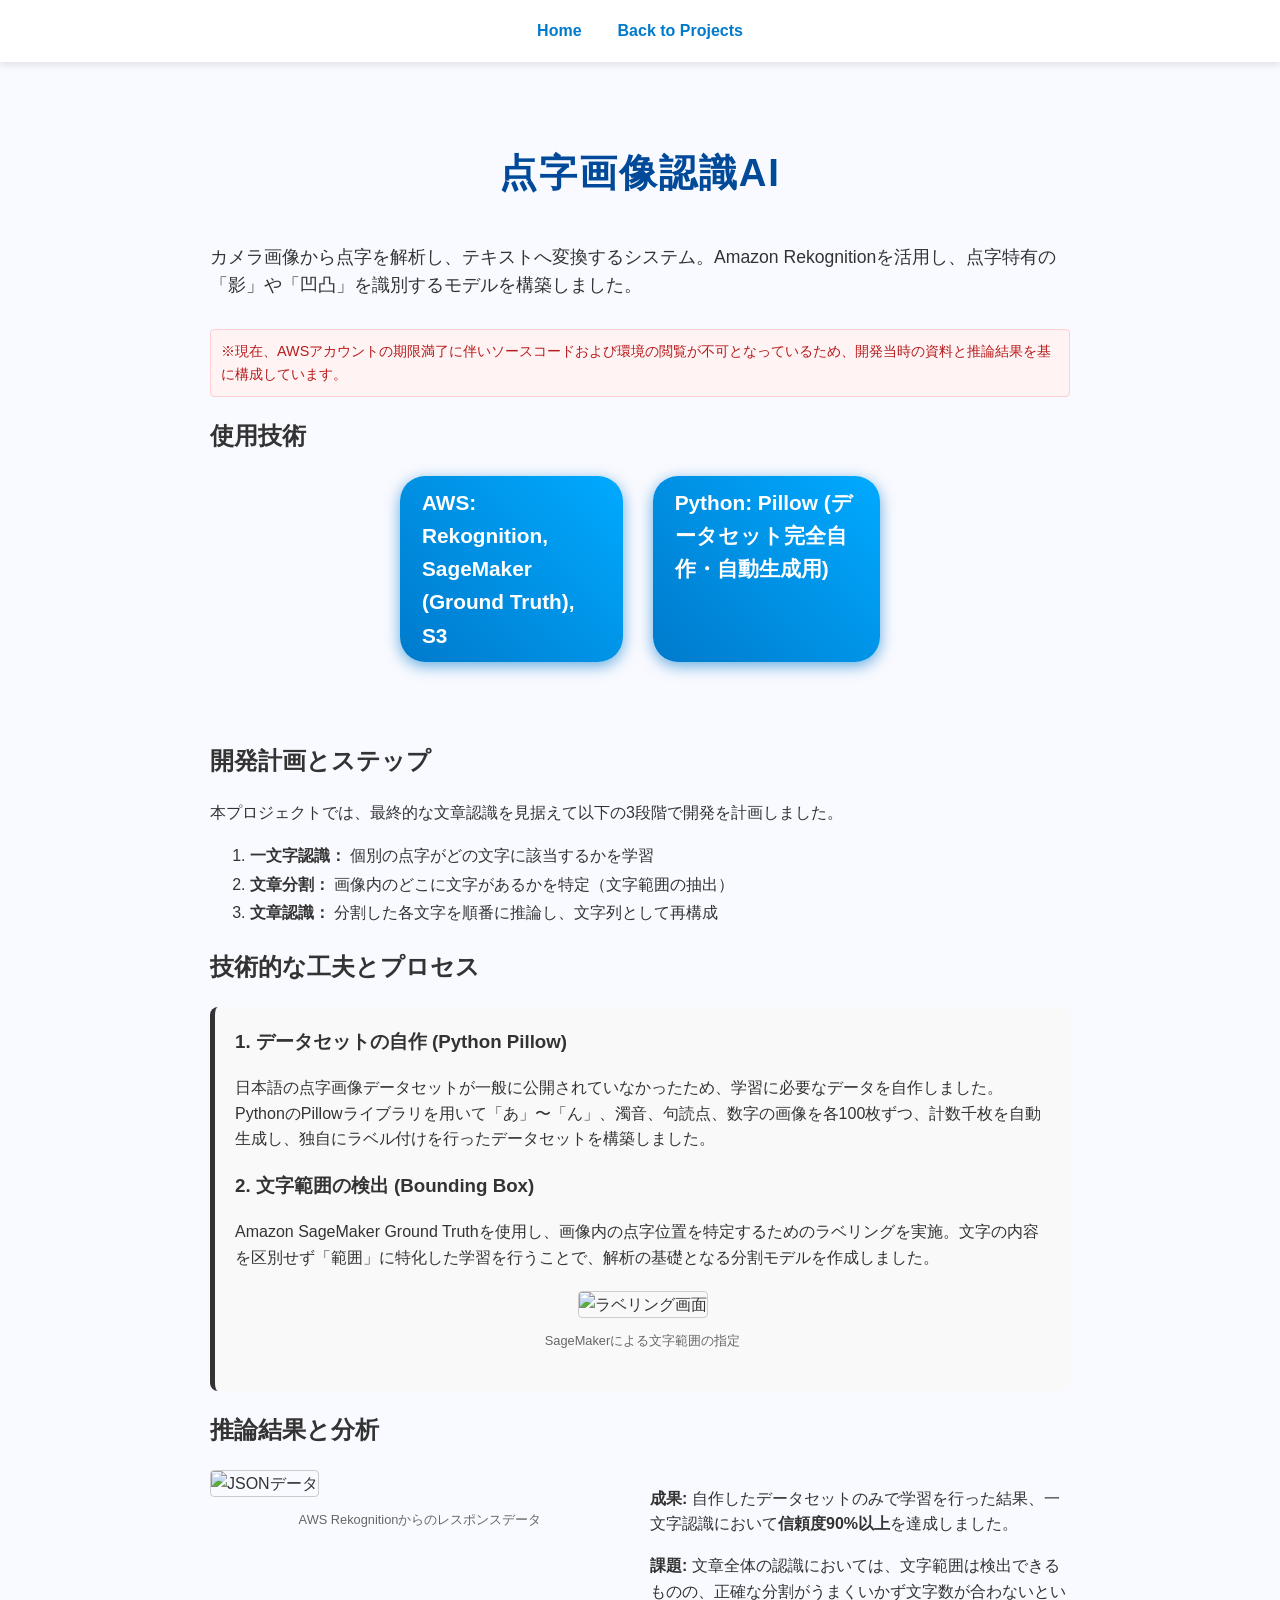
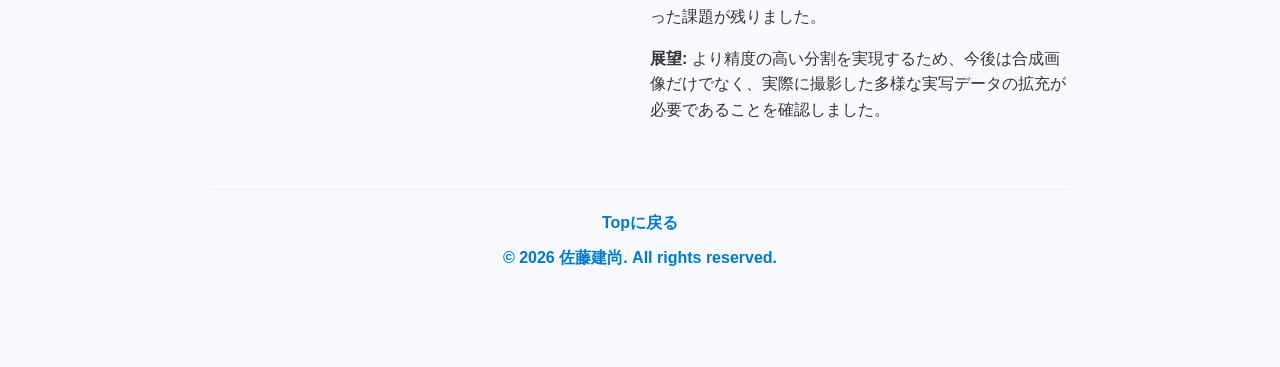
==== project/braille.html @ fc53d266 "Update braille.html" ====
<!DOCTYPE html>
<html lang="ja">
<head>
  <meta charset="UTF-8">
  <meta name="viewport" content="width=device-width, initial-scale=1.0">
  <title>点字画像認識AI (AWS) - 佐藤建尚 ポートフォリオ</title>
  <link rel="stylesheet" href="../styles.css">
</head>
<body>
  <header>
    <nav>
      <ul class="nav-list">
        <li><a href="../index.html">Home</a></li>
        <li><a href="../index.html#projects">Back to Projects</a></li>
      </ul>
    </nav>
  </header>

  <main style="padding: 20px; max-width: 900px; margin: auto;">
    <section class="fade-in">
      <h1 class="section-title">点字画像認識AI</h1>
      
      <div class="detail-content">
        <p style="font-size: 1.1em; line-height: 1.6; margin-bottom: 30px;">
          カメラ画像から点字を解析し、テキストへ変換するシステム。Amazon Rekognitionを活用し、点字特有の「影」や「凹凸」を識別するモデルを構築しました。
        </p>

        <p style="background: #fff3f3; border: 1px solid #ffcdd2; padding: 10px; border-radius: 4px; font-size: 0.9em; color: #b71c1c;">
          ※現在、AWSアカウントの期限満了に伴いソースコードおよび環境の閲覧が不可となっているため、開発当時の資料と推論結果を基に構成しています。
        </p>

        <h2>使用技術</h2>
        <ul class="skills-simple">
          <li><strong>AWS:</strong> Rekognition, SageMaker (Ground Truth), S3</li>
          <li><strong>Python:</strong> Pillow (データセット完全自作・自動生成用)</li>
        </ul>

        <h2>開発計画とステップ</h2>
        <p>本プロジェクトでは、最終的な文章認識を見据えて以下の3段階で開発を計画しました。</p>
        <ol style="line-height: 1.8; margin-bottom: 20px;">
          <li><strong>一文字認識：</strong> 個別の点字がどの文字に該当するかを学習</li>
          <li><strong>文章分割：</strong> 画像内のどこに文字があるかを特定（文字範囲の抽出）</li>
          <li><strong>文章認識：</strong> 分割した各文字を順番に推論し、文字列として再構成</li>
        </ol>

        <h2>技術的な工夫とプロセス</h2>
        <div class="point-box" style="background: #f9f9f9; padding: 20px; border-radius: 8px; margin: 20px 0; border-left: 5px solid #333;">
          <h3 style="margin-top: 0;">1. データセットの自作 (Python Pillow)</h3>
          <p>日本語の点字画像データセットが一般に公開されていなかったため、学習に必要なデータを自作しました。PythonのPillowライブラリを用いて「あ」〜「ん」、濁音、句読点、数字の画像を各100枚ずつ、計数千枚を自動生成し、独自にラベル付けを行ったデータセットを構築しました。</p>
          
          <h3>2. 文字範囲の検出 (Bounding Box)</h3>
          <p>Amazon SageMaker Ground Truthを使用し、画像内の点字位置を特定するためのラベリングを実施。文字の内容を区別せず「範囲」に特化した学習を行うことで、解析の基礎となる分割モデルを作成しました。</p>
          
          <div style="text-align: center; margin: 20px 0;">
            <img src="img/braiile-label.png" alt="ラベリング画面" style="max-width: 100%; border: 1px solid #ccc; border-radius: 4px;">
            <p style="font-size: 0.8em; color: #666;">SageMakerによる文字範囲の指定</p>
          </div>
        </div>

        <h2>推論結果と分析</h2>
        <div style="display: flex; flex-wrap: wrap; gap: 20px; align-items: flex-start; margin-top: 20px;">
          <div style="flex: 1; min-width: 300px;">
            <img src="img/braille-json.png" alt="JSONデータ" style="width: 100%; border: 1px solid #ccc; border-radius: 4px;">
            <p style="font-size: 0.8em; color: #666; text-align: center;">AWS Rekognitionからのレスポンスデータ</p>
          </div>
          <div style="flex: 1; min-width: 300px;">
            <p><strong>成果:</strong> 自作したデータセットのみで学習を行った結果、一文字認識において<strong>信頼度90%以上</strong>を達成しました。</p>
            <p><strong>課題:</strong> 文章全体の認識においては、文字範囲は検出できるものの、正確な分割がうまくいかず文字数が合わないといった課題が残りました。</p>
            <p><strong>展望:</strong> より精度の高い分割を実現するため、今後は合成画像だけでなく、実際に撮影した多様な実写データの拡充が必要であることを確認しました。</p>
          </div>
        </div>
      </div>
    </section>

    <footer style="margin-top: 50px; text-align: center; padding: 20px 0; border-top: 1px solid #eee;">
      <a href="../index.html">Topに戻る</a>
      <p style="margin-top: 10px;">&copy; 2026 佐藤建尚. All rights reserved.</p>
    </footer>
  </main>
</body>
</html>
---- styles.css ----
/* Reset & base */
* {
  box-sizing: border-box;
}
body {
  margin: 0;
  font-family: 'Segoe UI', Tahoma, Geneva, Verdana, sans-serif;
  background: #f9faff;
  color: #333;
  line-height: 1.6;
  -webkit-font-smoothing: antialiased;
  -moz-osx-font-smoothing: grayscale;
}
a {
  text-decoration: none;
  color: #007acc;
  transition: color 0.3s ease;
}
a:hover {
  color: #004a99;
}

/* Header */
header {
  background: white;
  padding: 18px 30px;
  box-shadow: 0 3px 8px rgba(0,0,0,0.1);
  position: sticky;
  top: 0;
  z-index: 100;
}
nav {
  max-width: 960px;
  margin: 0 auto;
}
.nav-list {
  list-style: none;
  display: flex;
  justify-content: center;
  gap: 36px;
  padding: 0;
  margin: 0;
  font-weight: 600;
}
.nav-list li {
  cursor: pointer;
}

/* Section titles */
.section-title {
  text-align: center;
  font-size: 2.4rem;
  font-weight: 800;
  color: #004a99;
  margin: 60px 0 40px;
  letter-spacing: 0.05em;
}

/* Profile */
#profile {
  max-width: 680px;
  margin: 0 auto 80px;
  padding: 0 20px;
  text-align: center;
}
#profile p {
  font-size: 1.2rem;
  color: #444;
  margin-top: 20px;
  white-space: pre-line;
}

/* Skills - text only */
.skills-simple {
  list-style: none;
  padding: 0;
  max-width: 480px;
  margin: 0 auto 80px;
  display: flex;
  justify-content: center;
  gap: 30px;
  font-weight: 700;
  font-size: 1.3rem;
  color: #007acc;
}
.skills-simple li {
  background: linear-gradient(45deg, #007acc, #00aaff);
  color: white;
  padding: 10px 22px;
  border-radius: 25px;
  box-shadow: 0 4px 15px rgba(0, 122, 204, 0.6);
  cursor: default;
  transition: background 0.3s ease;
  user-select: none;
}
.skills-simple li:hover {
  background: linear-gradient(45deg, #005f99, #007acc);
}

/* Projects vertical list */
.gallery {
  display: block;
  max-width: 720px;
  margin: 0 auto 80px;
  padding: 0 15px;
  gap: 40px;
}
.work-item {
  display: flex;
  flex-direction: row;
  background: white;
  border-radius: 18px;
  box-shadow: 0 20px 45px rgba(0,0,0,0.12);
  overflow: hidden;
  transition: transform 0.5s ease, box-shadow 0.5s ease;
  cursor: pointer;
  margin-bottom: 40px;
}
.work-item:hover {
  transform: translateY(-10px);
  box-shadow: 0 30px 60px rgba(0,0,0,0.2);
}
.work-item img {
  width: 280px;
  height: 180px;
  object-fit: cover;
  transition: transform 0.6s ease;
  flex-shrink: 0;
}
.work-item:hover img {
  transform: scale(1.08);
}
.work-content {
  padding: 20px 25px;
  text-align: left;
  display: flex;
  flex-direction: column;
  justify-content: center;
  flex: 1;
}
.work-content h3 {
  font-size: 1.6rem;
  font-weight: 700;
  margin-bottom: 14px;
  color: #004a99;
}
.work-content p {
  font-size: 1.1rem;
  color: #555;
  line-height: 1.5;
}

/* Certifications */
.cert-list {
  list-style: none;
  padding: 0;
  max-width: 500px;
  margin: 0 auto 80px;
  font-size: 1.1rem;
  color: #333;
  line-height: 1.6;
}
.cert-list li {
  background: #f0f8ff;
  margin-bottom: 12px;
  padding: 12px 20px;
  border-left: 5px solid #007acc;
  border-radius: 6px;
  box-shadow: 0 3px 8px rgba(0,122,204,0.1);
}

/* Footer */
footer {
  text-align: center;
  color: #007acc;
  font-weight: 600;
  font-size: 1rem;
  margin: 60px 0 40px;
  user-select: none;
}

/* Fade-in animation */
.fade-in {
  opacity: 0;
  transform: translateY(40px);
  animation: fadeInUp 1s forwards;
}
.fade-in.delay-1 {
  animation-delay: 0.4s;
}
.fade-in.delay-2 {
  animation-delay: 0.8s;
}
.fade-in.delay-3 {
  animation-delay: 1.2s;
}
@keyframes fadeInUp {
  to {
    opacity: 1;
    transform: translateY(0);
  }
}

/* Responsive */
@media (max-width: 720px) {
  .skills-simple {
    flex-wrap: wrap;
    gap: 16px;
  }
  .work-item {
    flex-direction: column;
  }
  .work-item img {
    width: 100%;
    height: 180px;
  }
  .work-content {
    padding: 15px 20px;
  }
}

@media (max-width: 480px) {
  .nav-list {
    flex-wrap: wrap;
    justify-content: center;
  }
}
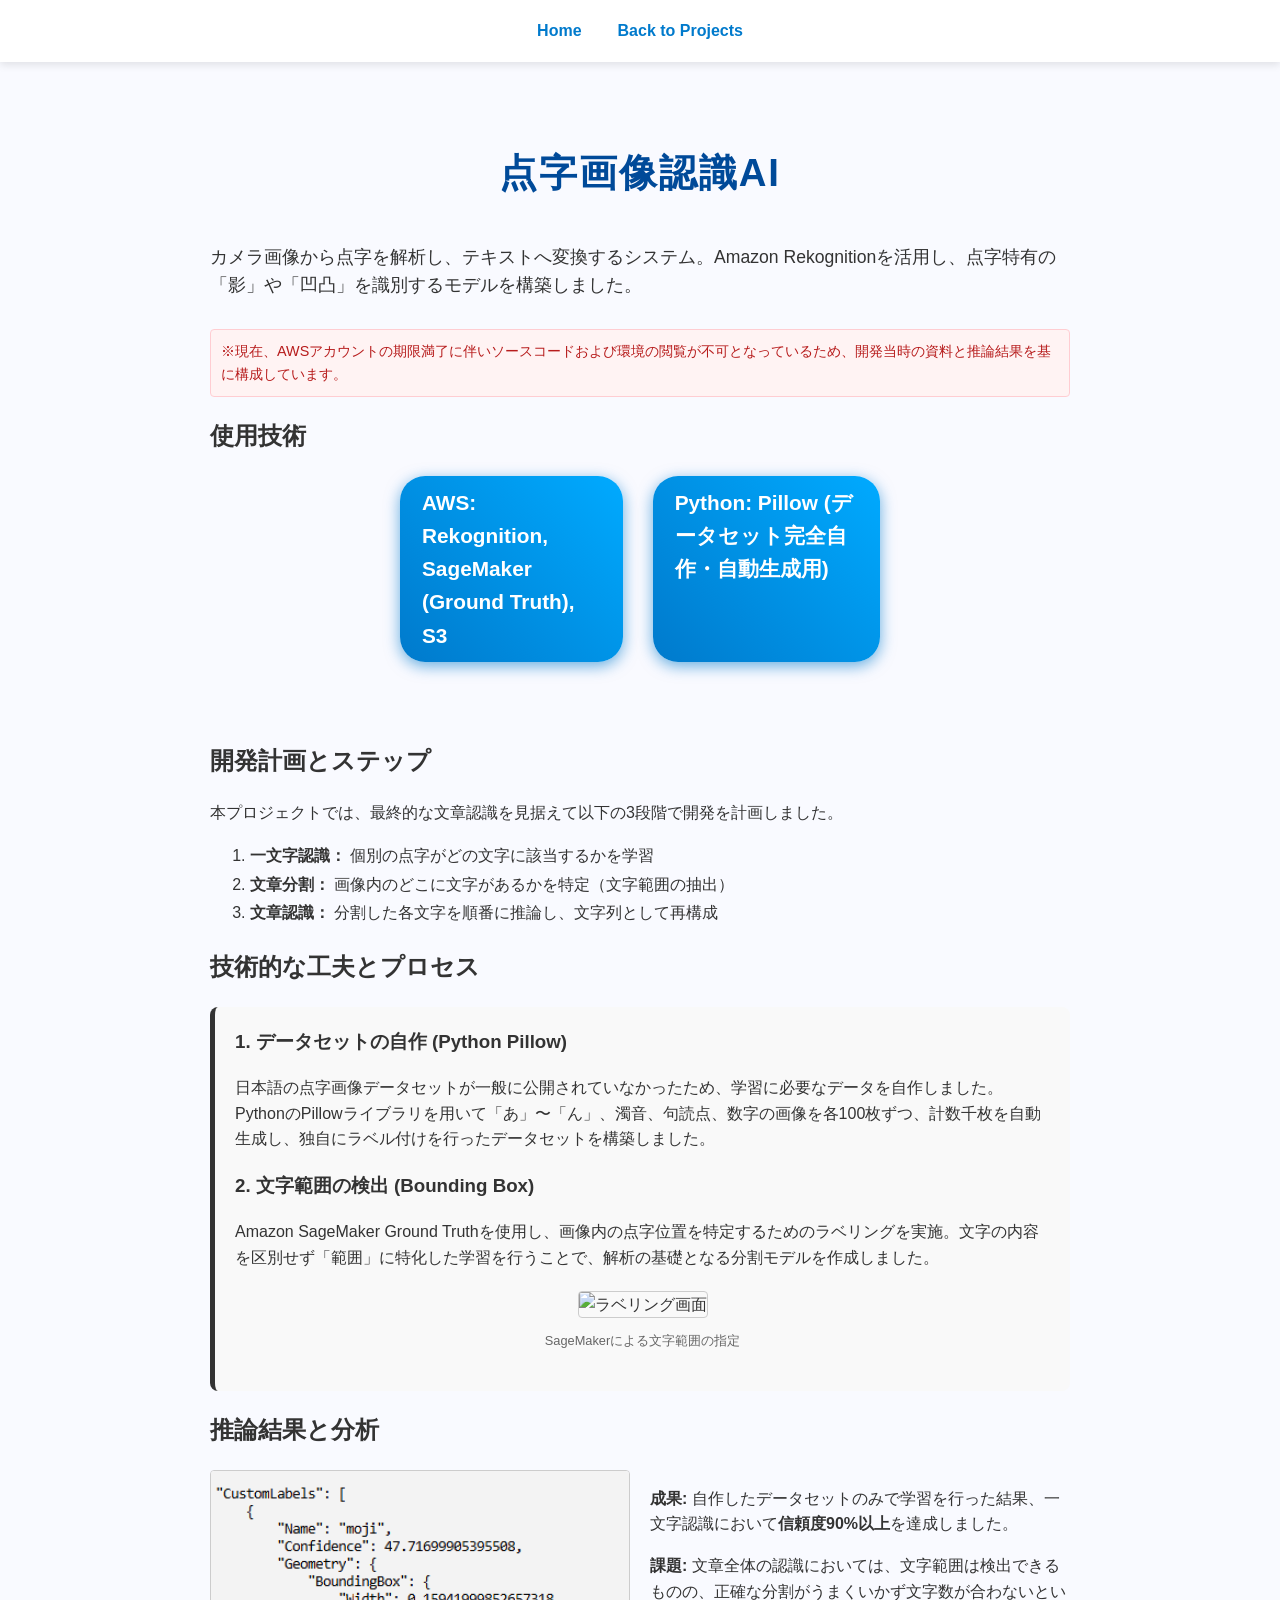
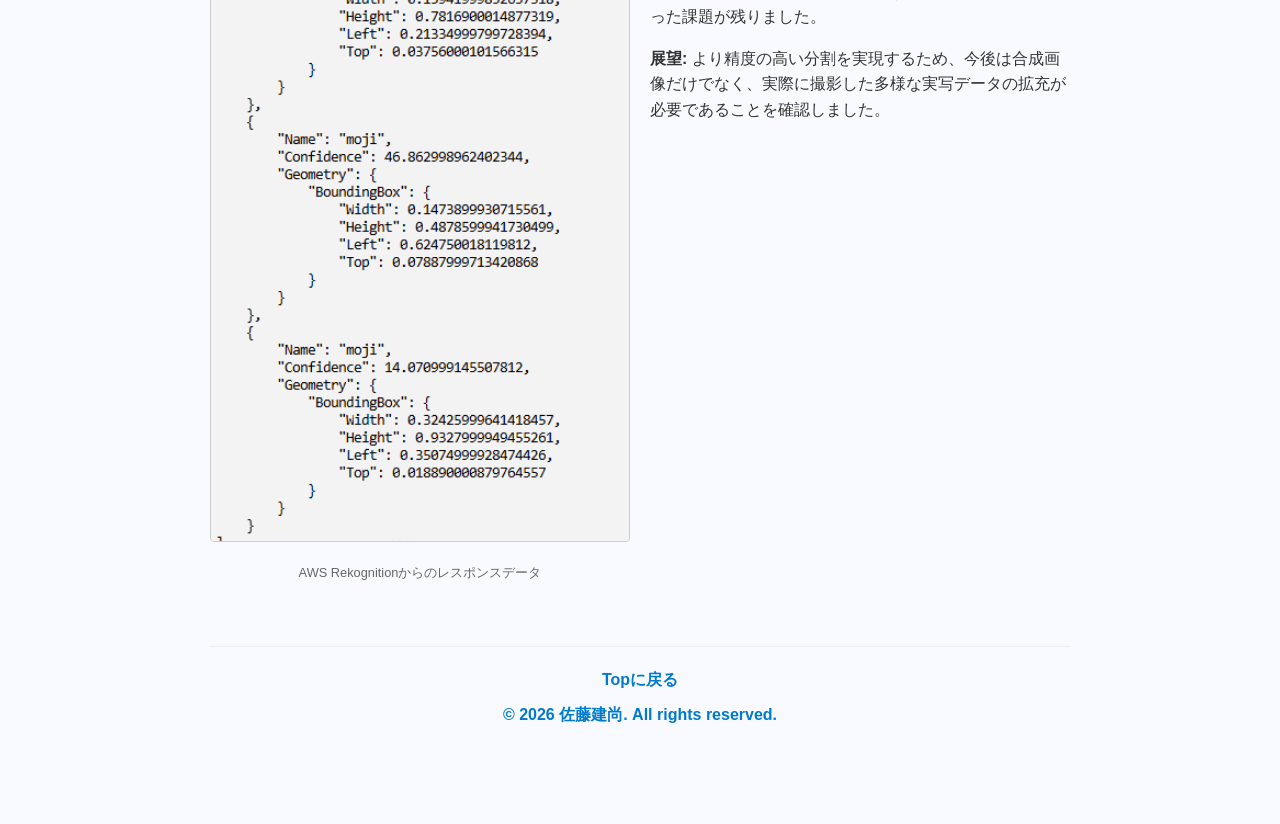
==== commit e79165e4: "Fix image source paths in braille.html" ====
--- a/project/braille.html
+++ b/project/braille.html
@@ -52,7 +52,7 @@
           <p>Amazon SageMaker Ground Truthを使用し、画像内の点字位置を特定するためのラベリングを実施。文字の内容を区別せず「範囲」に特化した学習を行うことで、解析の基礎となる分割モデルを作成しました。</p>
           
           <div style="text-align: center; margin: 20px 0;">
-            <img src="img/braiile-label.png" alt="ラベリング画面" style="max-width: 100%; border: 1px solid #ccc; border-radius: 4px;">
+            <img src="img/braiile_label.png" alt="ラベリング画面" style="max-width: 100%; border: 1px solid #ccc; border-radius: 4px;">
             <p style="font-size: 0.8em; color: #666;">SageMakerによる文字範囲の指定</p>
           </div>
         </div>
@@ -60,7 +60,7 @@
         <h2>推論結果と分析</h2>
         <div style="display: flex; flex-wrap: wrap; gap: 20px; align-items: flex-start; margin-top: 20px;">
           <div style="flex: 1; min-width: 300px;">
-            <img src="img/braille-json.png" alt="JSONデータ" style="width: 100%; border: 1px solid #ccc; border-radius: 4px;">
+            <img src="img/braille_json.png" alt="JSONデータ" style="width: 100%; border: 1px solid #ccc; border-radius: 4px;">
             <p style="font-size: 0.8em; color: #666; text-align: center;">AWS Rekognitionからのレスポンスデータ</p>
           </div>
           <div style="flex: 1; min-width: 300px;">
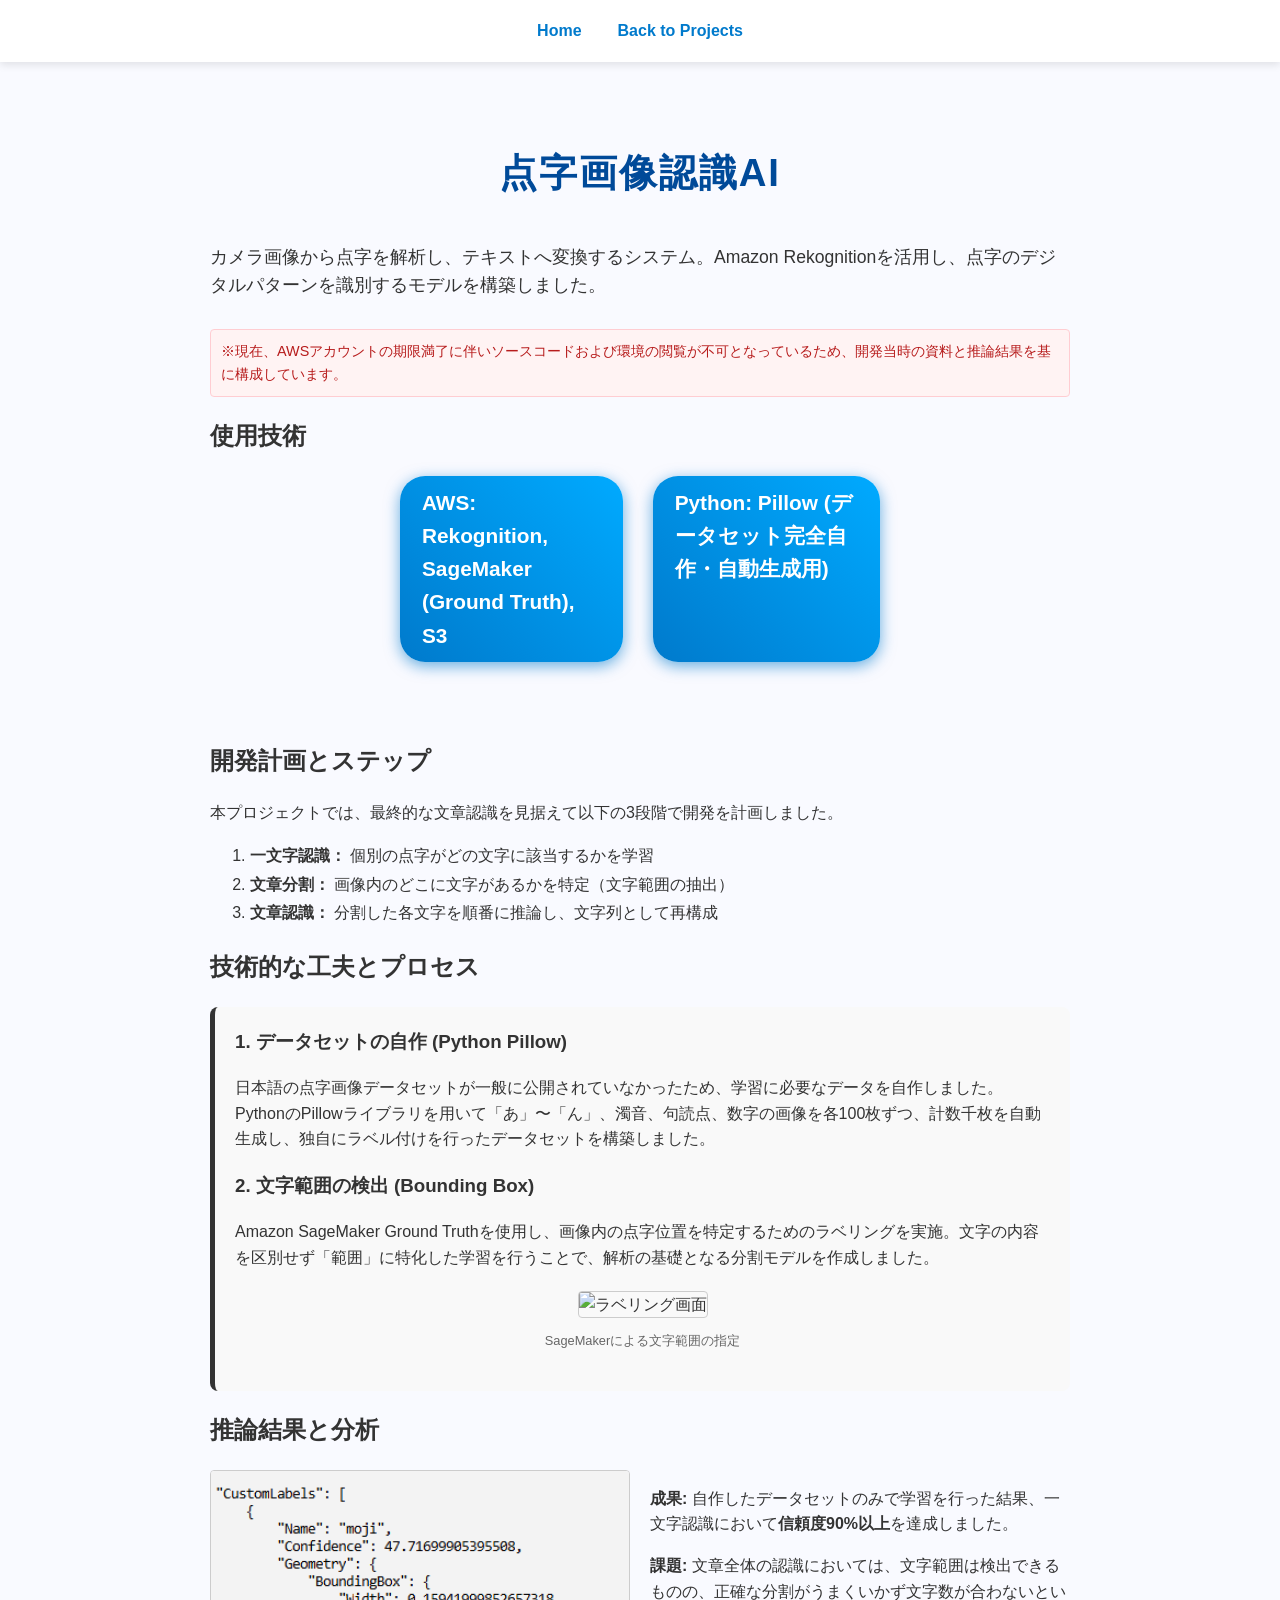
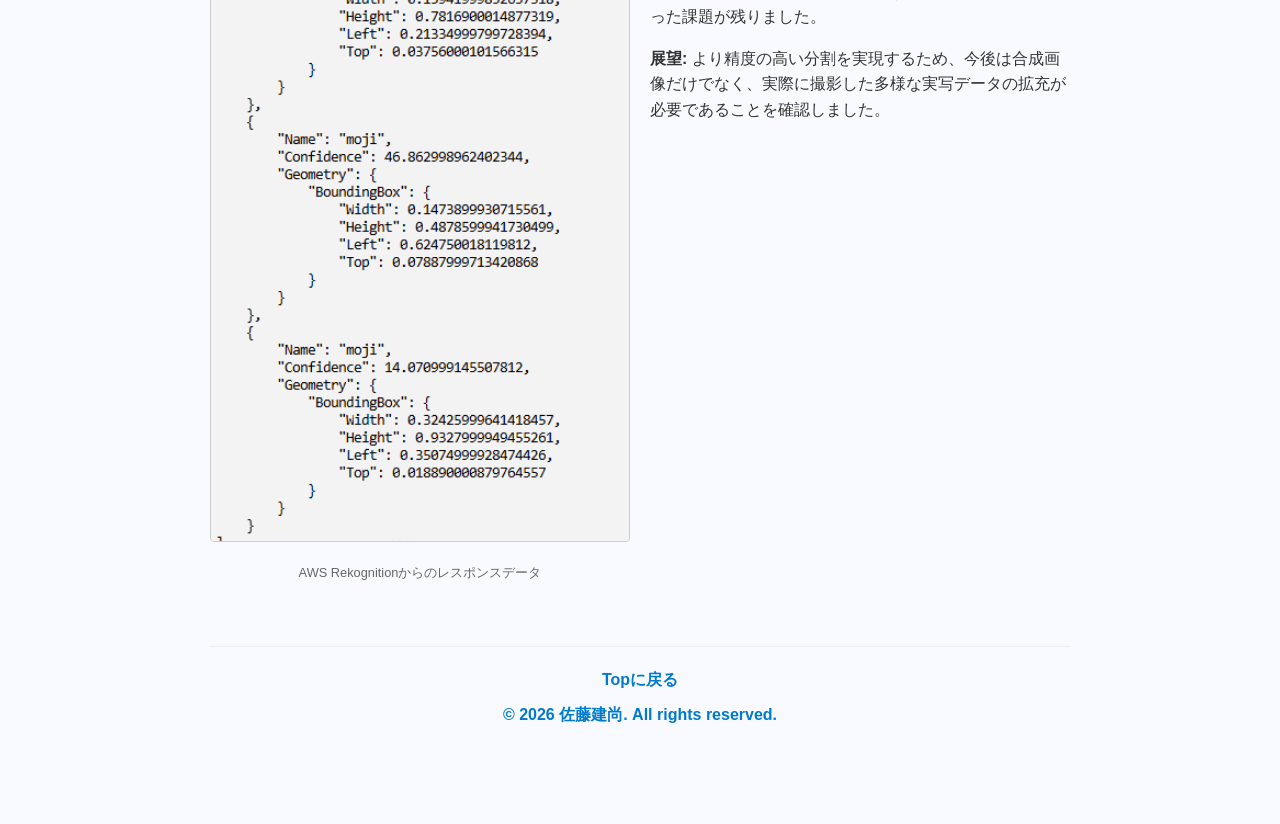
==== commit 8aa31a54: "Update description of braille recognition system" ====
--- a/project/braille.html
+++ b/project/braille.html
@@ -22,7 +22,7 @@
       
       <div class="detail-content">
         <p style="font-size: 1.1em; line-height: 1.6; margin-bottom: 30px;">
-          カメラ画像から点字を解析し、テキストへ変換するシステム。Amazon Rekognitionを活用し、点字特有の「影」や「凹凸」を識別するモデルを構築しました。
+          カメラ画像から点字を解析し、テキストへ変換するシステム。Amazon Rekognitionを活用し、点字のデジタルパターンを識別するモデルを構築しました。
         </p>
 
         <p style="background: #fff3f3; border: 1px solid #ffcdd2; padding: 10px; border-radius: 4px; font-size: 0.9em; color: #b71c1c;">
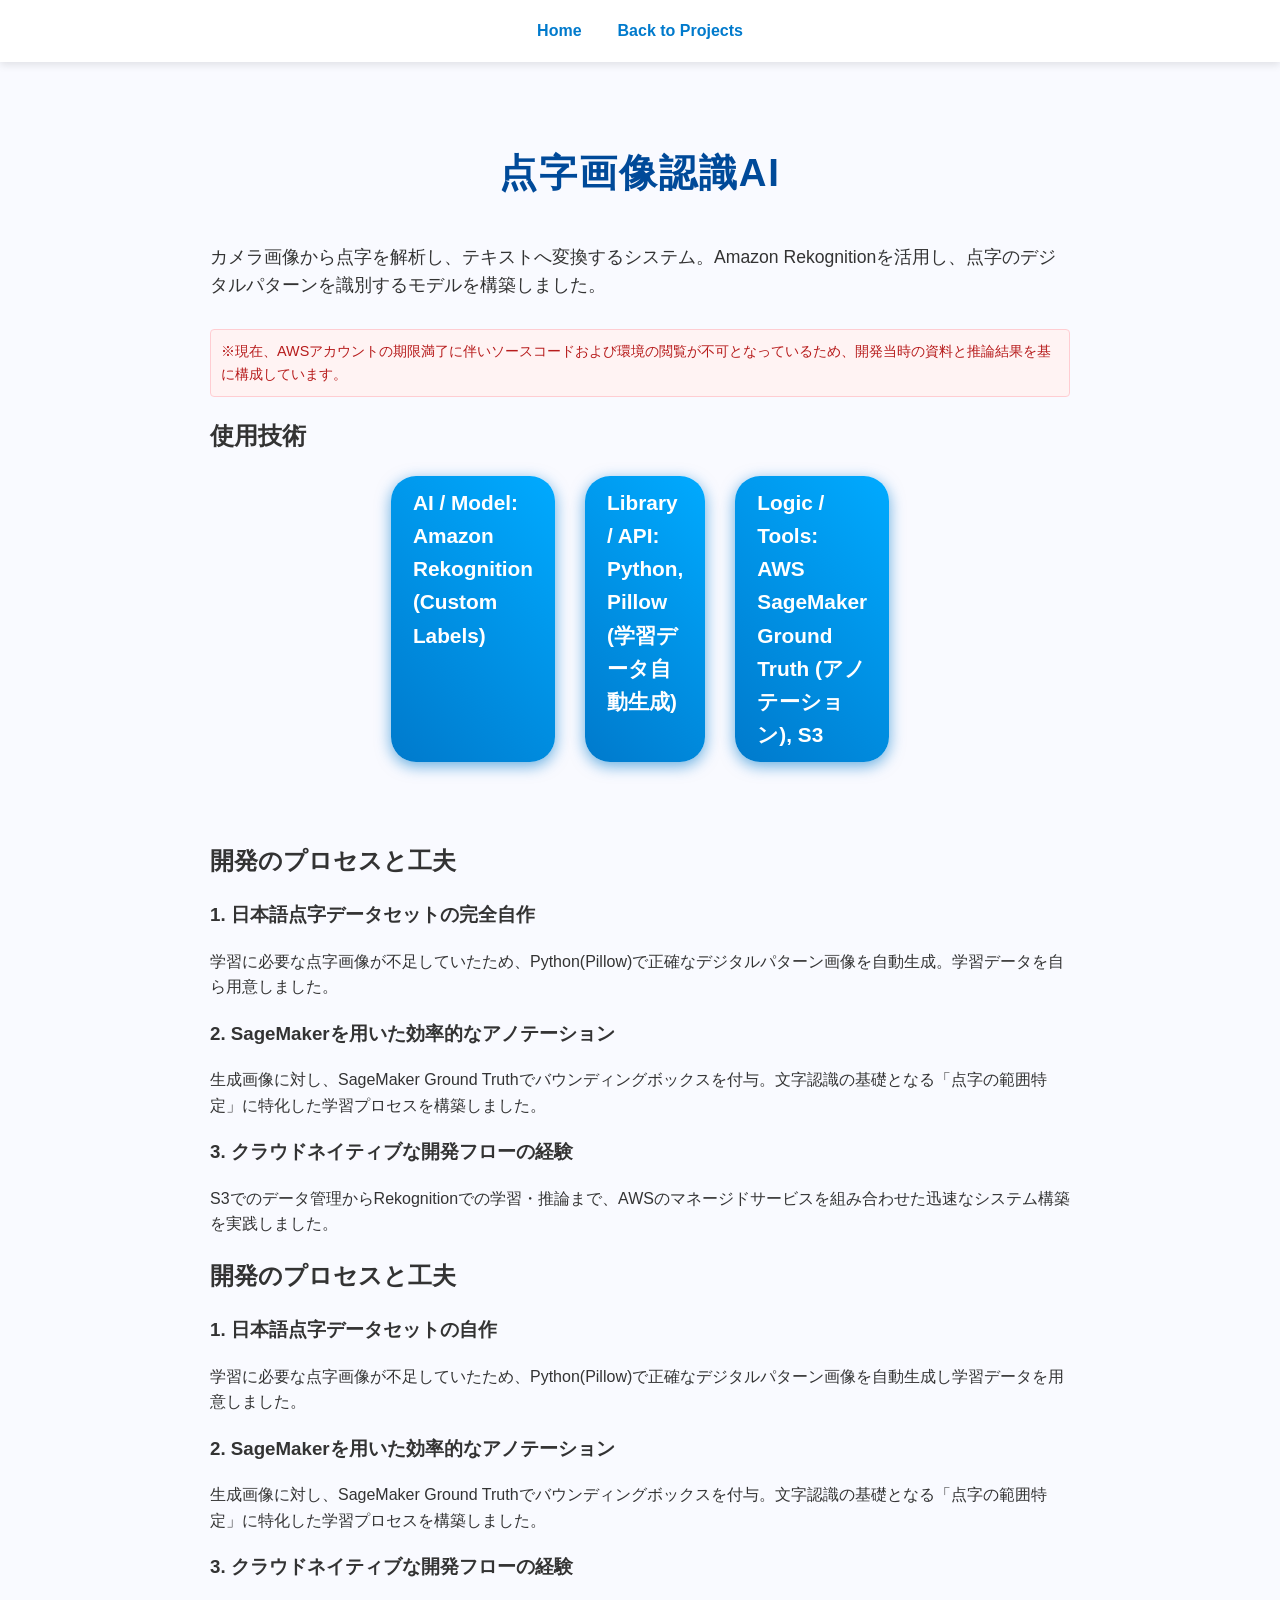
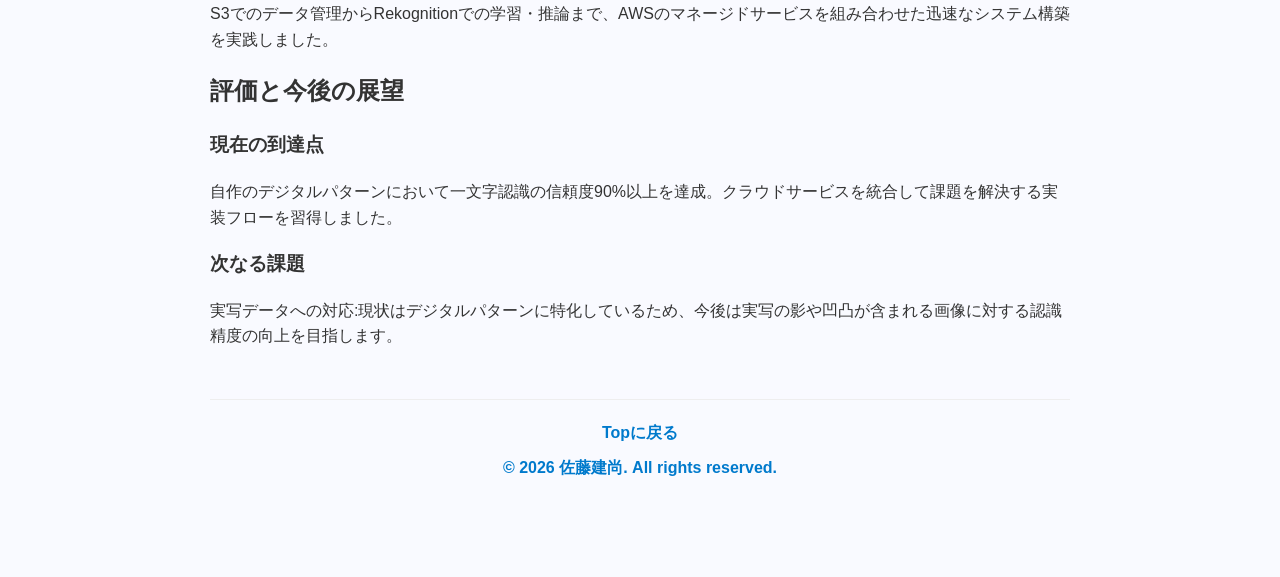
==== commit b9af0724: "Revise technical details and project processes in braille.html" ====
--- a/project/braille.html
+++ b/project/braille.html
@@ -3,7 +3,7 @@
 <head>
   <meta charset="UTF-8">
   <meta name="viewport" content="width=device-width, initial-scale=1.0">
-  <title>点字画像認識AI (AWS) - 佐藤建尚 ポートフォリオ</title>
+  <title>点字画像認識AI - 佐藤建尚 ポートフォリオ</title>
   <link rel="stylesheet" href="../styles.css">
 </head>
 <body>
@@ -31,43 +31,43 @@
 
         <h2>使用技術</h2>
         <ul class="skills-simple">
-          <li><strong>AWS:</strong> Rekognition, SageMaker (Ground Truth), S3</li>
-          <li><strong>Python:</strong> Pillow (データセット完全自作・自動生成用)</li>
+          <li><strong>AI / Model:</strong> Amazon Rekognition (Custom Labels)</li>
+          <li><strong>Library / API:</strong> Python, Pillow (学習データ自動生成)</li>
+          <li><strong>Logic / Tools:</strong> AWS SageMaker Ground Truth (アノテーション), S3</li>
         </ul>
 
-        <h2>開発計画とステップ</h2>
-        <p>本プロジェクトでは、最終的な文章認識を見据えて以下の3段階で開発を計画しました。</p>
-        <ol style="line-height: 1.8; margin-bottom: 20px;">
-          <li><strong>一文字認識：</strong> 個別の点字がどの文字に該当するかを学習</li>
-          <li><strong>文章分割：</strong> 画像内のどこに文字があるかを特定（文字範囲の抽出）</li>
-          <li><strong>文章認識：</strong> 分割した各文字を順番に推論し、文字列として再構成</li>
-        </ol>
-
-        <h2>技術的な工夫とプロセス</h2>
-        <div class="point-box" style="background: #f9f9f9; padding: 20px; border-radius: 8px; margin: 20px 0; border-left: 5px solid #333;">
-          <h3 style="margin-top: 0;">1. データセットの自作 (Python Pillow)</h3>
-          <p>日本語の点字画像データセットが一般に公開されていなかったため、学習に必要なデータを自作しました。PythonのPillowライブラリを用いて「あ」〜「ん」、濁音、句読点、数字の画像を各100枚ずつ、計数千枚を自動生成し、独自にラベル付けを行ったデータセットを構築しました。</p>
+        <h2>開発のプロセスと工夫</h2>
+        <div class="point-box">
+          <h3>1. 日本語点字データセットの完全自作</h3>
+          <p>学習に必要な点字画像が不足していたため、Python(Pillow)で正確なデジタルパターン画像を自動生成。学習データを自ら用意しました。</p>
           
-          <h3>2. 文字範囲の検出 (Bounding Box)</h3>
-          <p>Amazon SageMaker Ground Truthを使用し、画像内の点字位置を特定するためのラベリングを実施。文字の内容を区別せず「範囲」に特化した学習を行うことで、解析の基礎となる分割モデルを作成しました。</p>
-          
-          <div style="text-align: center; margin: 20px 0;">
-            <img src="img/braiile_label.png" alt="ラベリング画面" style="max-width: 100%; border: 1px solid #ccc; border-radius: 4px;">
-            <p style="font-size: 0.8em; color: #666;">SageMakerによる文字範囲の指定</p>
-          </div>
+          <h3>2. SageMakerを用いた効率的なアノテーション</h3>
+          <p>生成画像に対し、SageMaker Ground Truthでバウンディングボックスを付与。文字認識の基礎となる「点字の範囲特定」に特化した学習プロセスを構築しました。</p>
+  
+          <h3>3. クラウドネイティブな開発フローの経験</h3>
+          <p>S3でのデータ管理からRekognitionでの学習・推論まで、AWSのマネージドサービスを組み合わせた迅速なシステム構築を実践しました。</p>
         </div>
 
-        <h2>推論結果と分析</h2>
-        <div style="display: flex; flex-wrap: wrap; gap: 20px; align-items: flex-start; margin-top: 20px;">
-          <div style="flex: 1; min-width: 300px;">
-            <img src="img/braille_json.png" alt="JSONデータ" style="width: 100%; border: 1px solid #ccc; border-radius: 4px;">
-            <p style="font-size: 0.8em; color: #666; text-align: center;">AWS Rekognitionからのレスポンスデータ</p>
-          </div>
-          <div style="flex: 1; min-width: 300px;">
-            <p><strong>成果:</strong> 自作したデータセットのみで学習を行った結果、一文字認識において<strong>信頼度90%以上</strong>を達成しました。</p>
-            <p><strong>課題:</strong> 文章全体の認識においては、文字範囲は検出できるものの、正確な分割がうまくいかず文字数が合わないといった課題が残りました。</p>
-            <p><strong>展望:</strong> より精度の高い分割を実現するため、今後は合成画像だけでなく、実際に撮影した多様な実写データの拡充が必要であることを確認しました。</p>
-          </div>
+        <h2>開発のプロセスと工夫</h2>
+        <div class="point-box">
+          <h3>1. 日本語点字データセットの自作</h3>
+          <p>学習に必要な点字画像が不足していたため、Python(Pillow)で正確なデジタルパターン画像を自動生成し学習データを用意しました。</p>
+          
+          <h3>2. SageMakerを用いた効率的なアノテーション</h3>
+          <p>生成画像に対し、SageMaker Ground Truthでバウンディングボックスを付与。文字認識の基礎となる「点字の範囲特定」に特化した学習プロセスを構築しました。</p>
+  
+          <h3>3. クラウドネイティブな開発フローの経験</h3>
+          <p>S3でのデータ管理からRekognitionでの学習・推論まで、AWSのマネージドサービスを組み合わせた迅速なシステム構築を実践しました。</p>
+        </div>
+
+        <h2>評価と今後の展望</h2>
+        <div class="evaluation-box">
+          <h3>現在の到達点</h3>
+          <p>自作のデジタルパターンにおいて一文字認識の信頼度90%以上を達成。クラウドサービスを統合して課題を解決する実装フローを習得しました。</p>
+          
+          <h3>次なる課題</h3>
+          <p>実写データへの対応:現状はデジタルパターンに特化しているため、今後は実写の影や凹凸が含まれる画像に対する認識精度の向上を目指します。</p>
+        </div>
         </div>
       </div>
     </section>
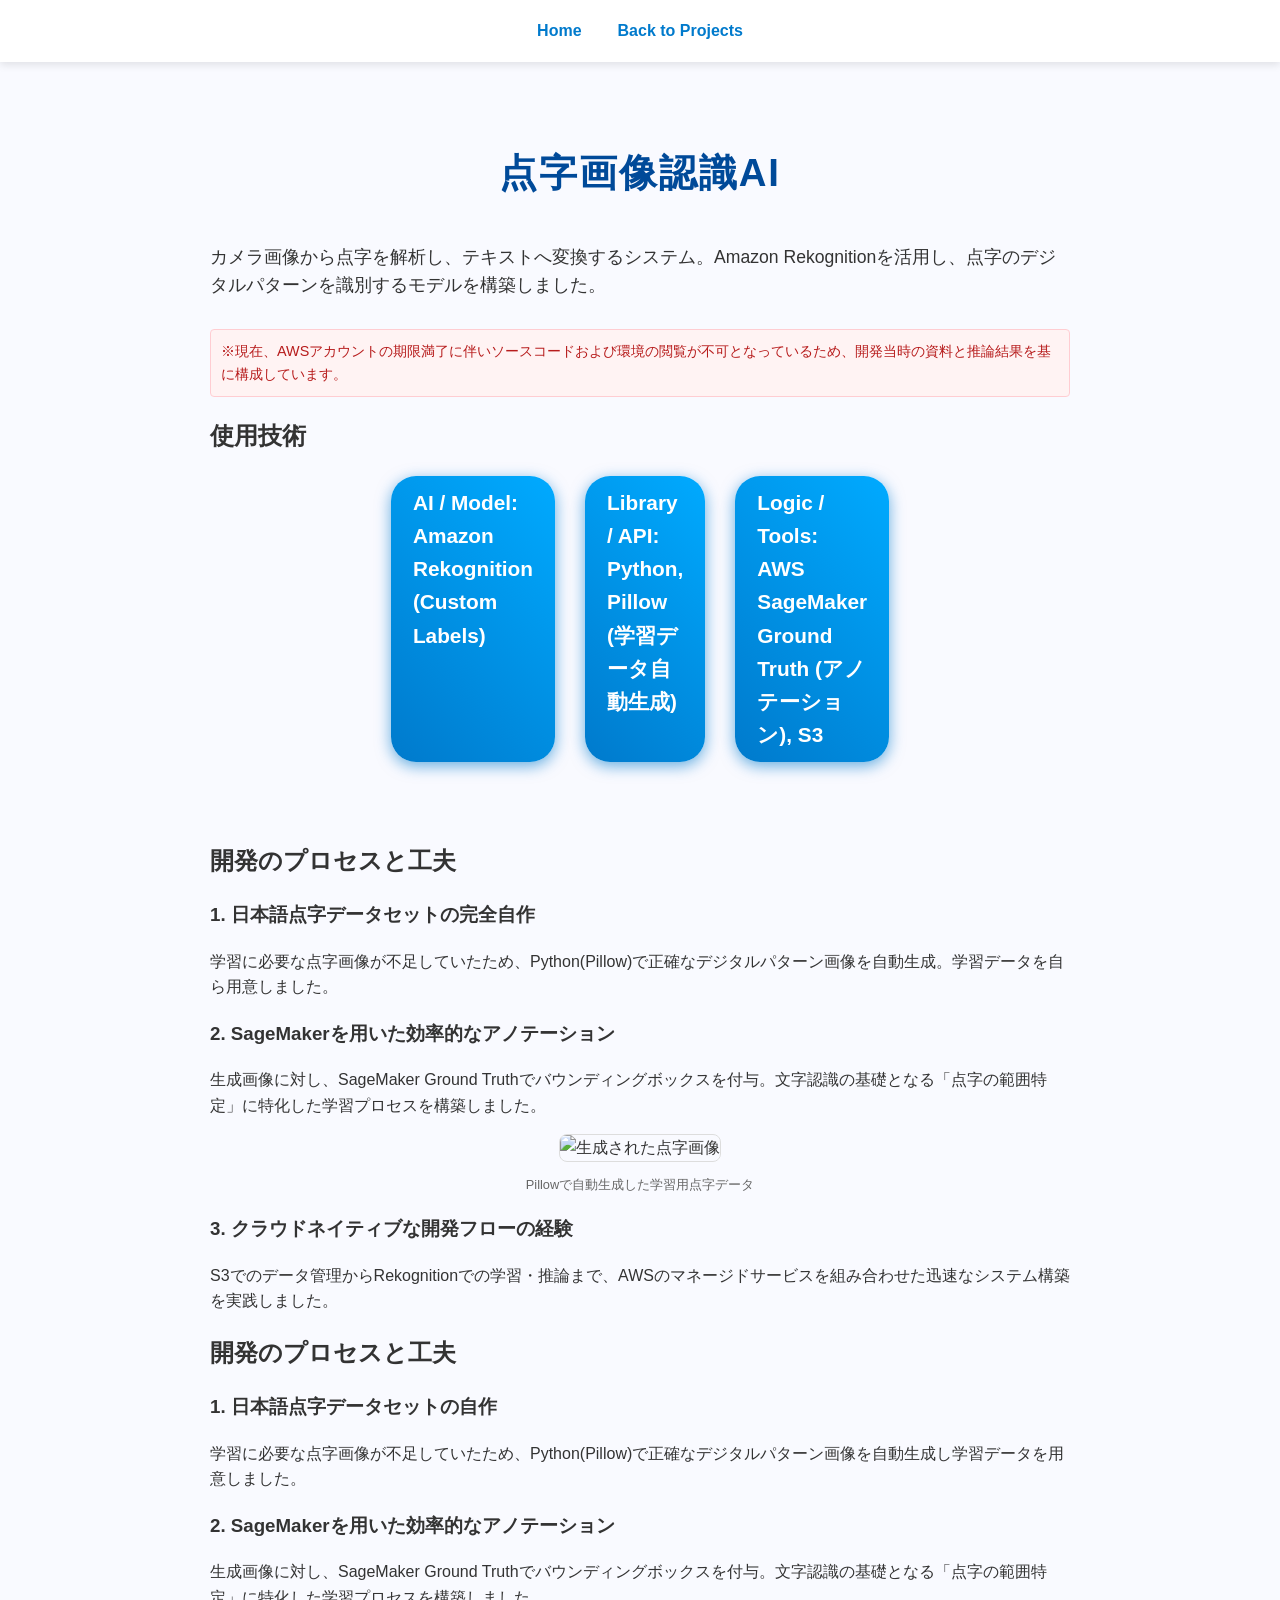
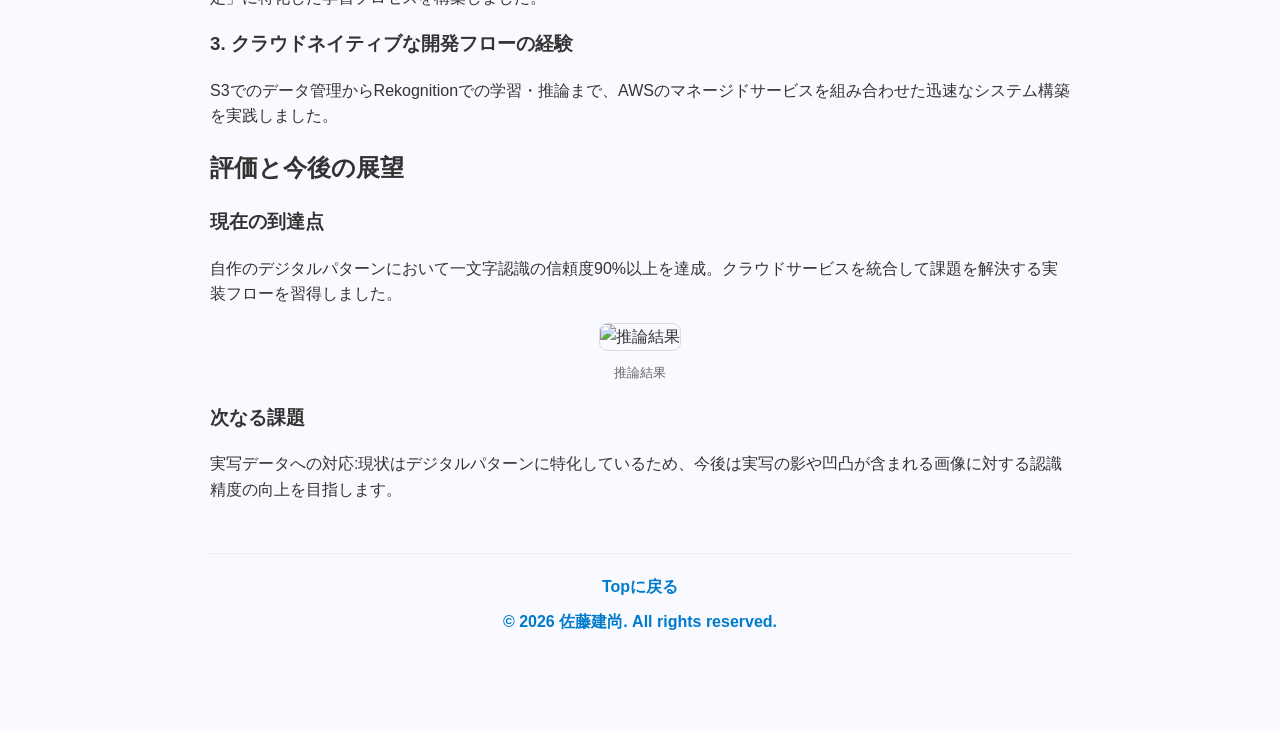
==== commit dbe9bc24: "Add images and captions for braille data generation" ====
--- a/project/braille.html
+++ b/project/braille.html
@@ -43,7 +43,10 @@
           
           <h3>2. SageMakerを用いた効率的なアノテーション</h3>
           <p>生成画像に対し、SageMaker Ground Truthでバウンディングボックスを付与。文字認識の基礎となる「点字の範囲特定」に特化した学習プロセスを構築しました。</p>
-  
+          <div style="text-align: center; margin: 15px 0;">
+            <img src="img/braille_labelinf.jpg" alt="生成された点字画像" style="width: 80%; border-radius: 8px; border: 1px solid #ddd;">
+            <p style="font-size: 0.8em; color: #666;">Pillowで自動生成した学習用点字データ</p>
+          </div>
           <h3>3. クラウドネイティブな開発フローの経験</h3>
           <p>S3でのデータ管理からRekognitionでの学習・推論まで、AWSのマネージドサービスを組み合わせた迅速なシステム構築を実践しました。</p>
         </div>
@@ -64,7 +67,10 @@
         <div class="evaluation-box">
           <h3>現在の到達点</h3>
           <p>自作のデジタルパターンにおいて一文字認識の信頼度90%以上を達成。クラウドサービスを統合して課題を解決する実装フローを習得しました。</p>
-          
+          <div style="text-align: center; margin: 15px 0;">
+            <img src="img/braille_json.jpg" alt="推論結果" style="width: 80%; border-radius: 8px; border: 1px solid #ddd;">
+            <p style="font-size: 0.8em; color: #666;">推論結果</p>
+          </div>
           <h3>次なる課題</h3>
           <p>実写データへの対応:現状はデジタルパターンに特化しているため、今後は実写の影や凹凸が含まれる画像に対する認識精度の向上を目指します。</p>
         </div>
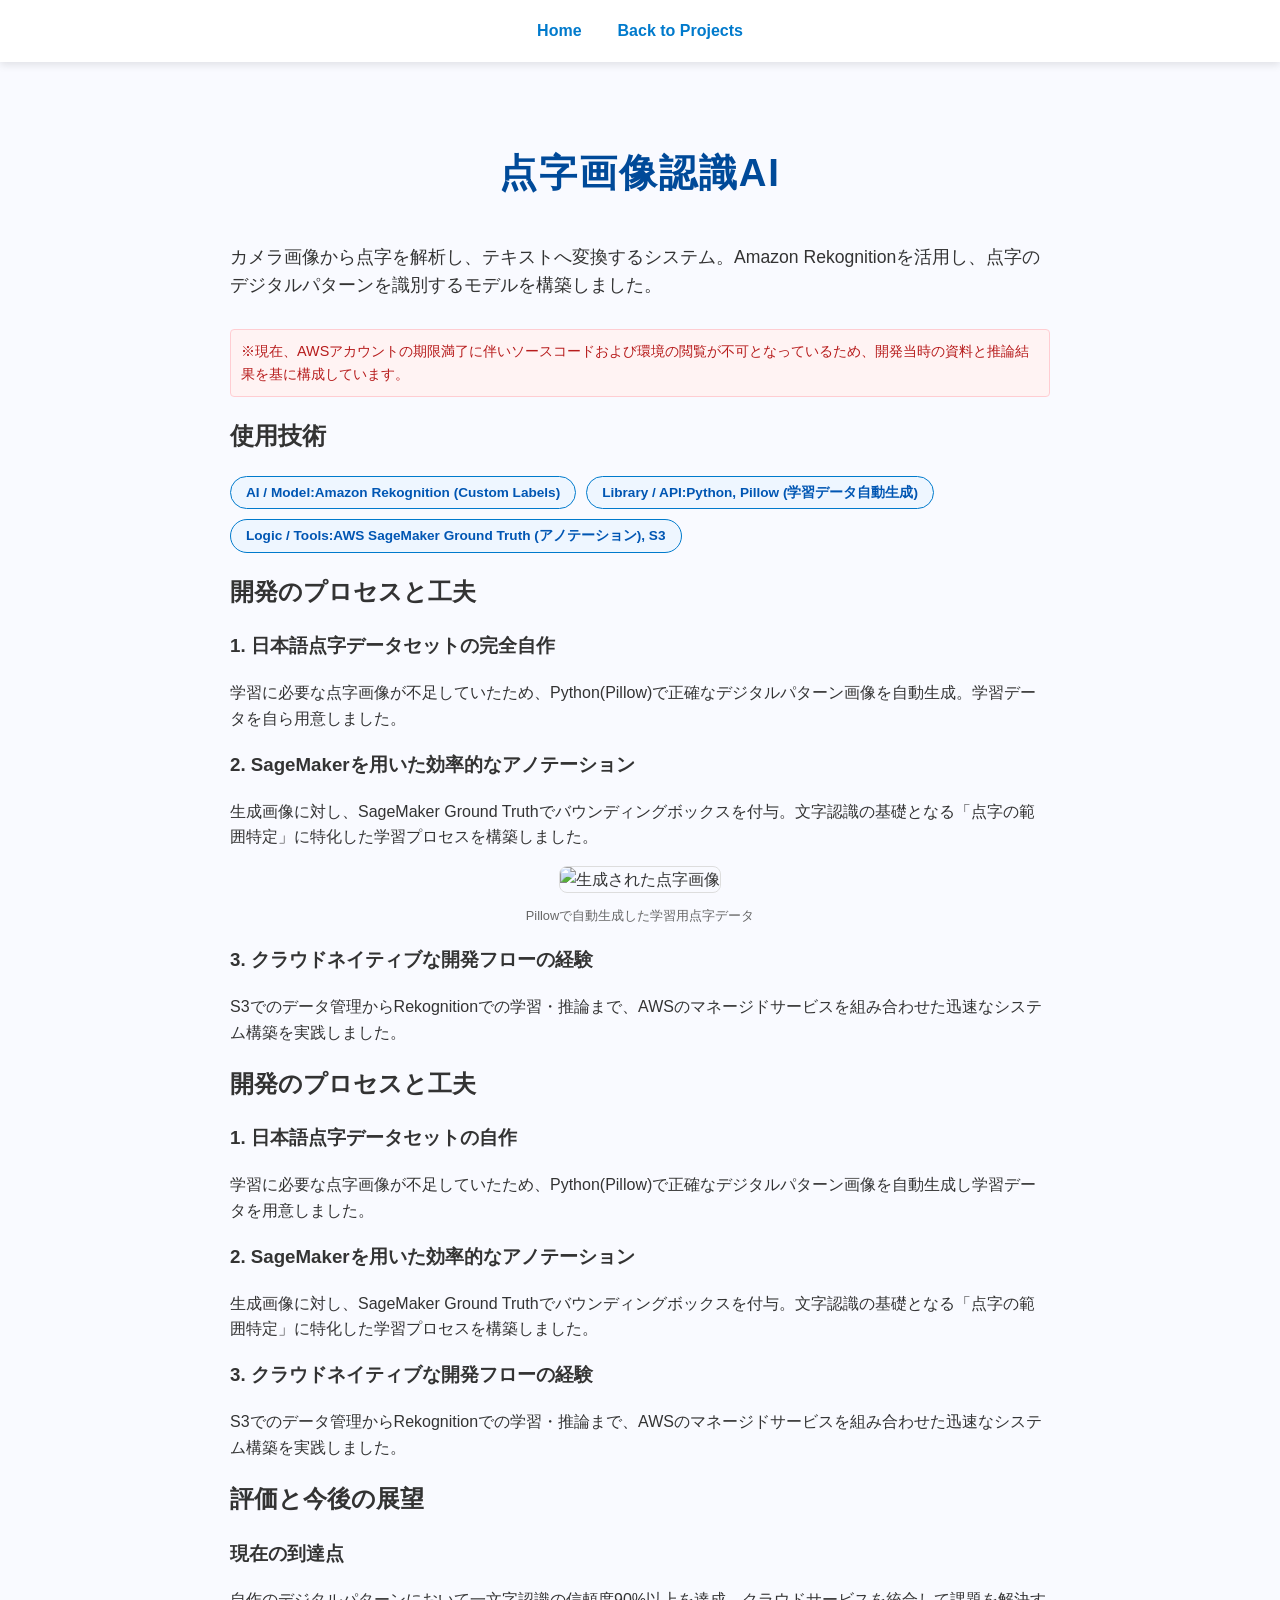
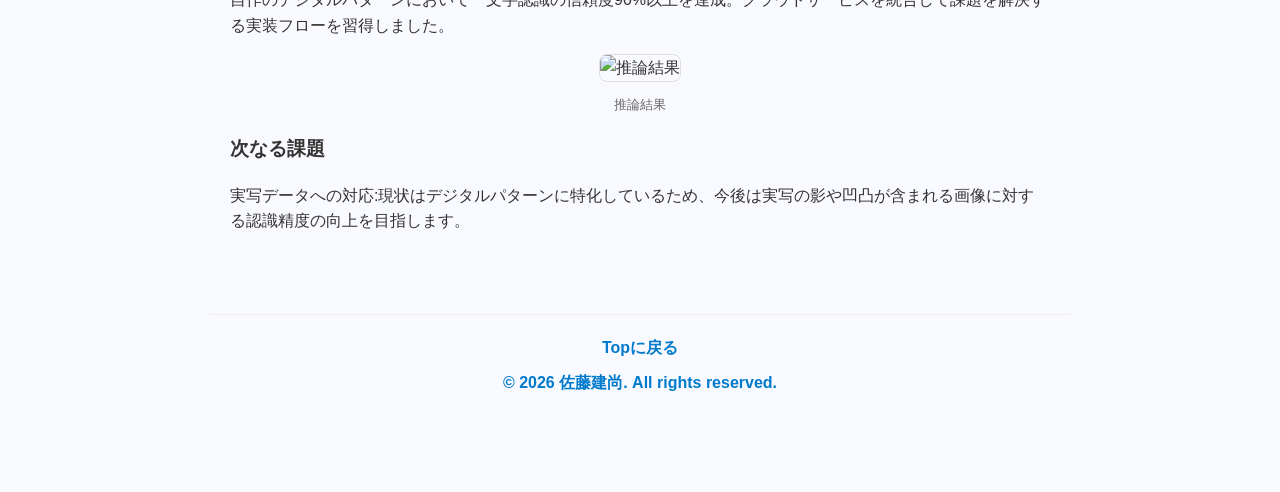
==== commit 2e2ae965: "Update braille.html" ====
--- a/project/braille.html
+++ b/project/braille.html
@@ -79,7 +79,7 @@
     </section>
 
     <footer style="margin-top: 50px; text-align: center; padding: 20px 0; border-top: 1px solid #eee;">
-      <a href="../index.html">Topに戻る</a>
+      <a href="#">Topに戻る</a>
       <p style="margin-top: 10px;">&copy; 2026 佐藤建尚. All rights reserved.</p>
     </footer>
   </main>
--- a/styles.css
+++ b/styles.css
@@ -1,38 +1,57 @@
-/* Reset & base */
+/* --- Variables & Reset --- */
+:root {
+  --primary-color: #007acc;
+  --primary-hover: #005fa3;
+  --bg-color: #f9faff;
+  --text-color: #333;
+  --text-muted: #666;
+  --card-bg: #ffffff;
+  --tag-bg: #eef6ff;
+  --border-color: #ddd;
+  --shadow-sm: 0 3px 8px rgba(0,0,0,0.1);
+  --shadow-md: 0 10px 20px rgba(0,0,0,0.1);
+  --shadow-lg: 0 20px 45px rgba(0,0,0,0.12);
+  --transition: 0.3s ease;
+}
+
 * {
   box-sizing: border-box;
 }
+
 body {
   margin: 0;
-  font-family: 'Segoe UI', Tahoma, Geneva, Verdana, sans-serif;
-  background: #f9faff;
-  color: #333;
+  font-family: 'Segoe UI', "Helvetica Neue", Arial, sans-serif;
+  background: var(--bg-color);
+  color: var(--text-color);
   line-height: 1.6;
   -webkit-font-smoothing: antialiased;
-  -moz-osx-font-smoothing: grayscale;
-}
+}
+
 a {
   text-decoration: none;
-  color: #007acc;
-  transition: color 0.3s ease;
-}
+  color: var(--primary-color);
+  transition: var(--transition);
+}
+
 a:hover {
-  color: #004a99;
-}
-
-/* Header */
+  color: var(--primary-hover);
+}
+
+/* --- Layout Components --- */
 header {
   background: white;
   padding: 18px 30px;
-  box-shadow: 0 3px 8px rgba(0,0,0,0.1);
+  box-shadow: var(--shadow-sm);
   position: sticky;
   top: 0;
   z-index: 100;
 }
+
 nav {
   max-width: 960px;
   margin: 0 auto;
 }
+
 .nav-list {
   list-style: none;
   display: flex;
@@ -42,11 +61,7 @@
   margin: 0;
   font-weight: 600;
 }
-.nav-list li {
-  cursor: pointer;
-}
-
-/* Section titles */
+
 .section-title {
   text-align: center;
   font-size: 2.4rem;
@@ -56,13 +71,18 @@
   letter-spacing: 0.05em;
 }
 
-/* Profile */
+section {
+  max-width: 960px;
+  margin: 0 auto 80px;
+  padding: 0 20px;
+}
+
+/* --- Profile --- */
 #profile {
   max-width: 680px;
-  margin: 0 auto 80px;
-  padding: 0 20px;
   text-align: center;
 }
+
 #profile p {
   font-size: 1.2rem;
   color: #444;
@@ -70,56 +90,89 @@
   white-space: pre-line;
 }
 
-/* Skills - text only */
-.skills-simple {
+/* --- Projects Grid --- */
+.projects-grid {
+  display: grid;
+  grid-template-columns: repeat(auto-fit, minmax(280px, 1fr));
+  gap: 30px;
+  margin-top: 30px;
+}
+
+.project-card {
+  background: var(--card-bg);
+  border: 1px solid var(--border-color);
+  border-radius: 10px;
+  padding: 20px;
+  transition: transform var(--transition), box-shadow var(--transition);
+  height: 100%;
+}
+
+.project-card:hover {
+  transform: translateY(-5px);
+  box-shadow: var(--shadow-md);
+  border-color: var(--primary-color);
+}
+
+.project-card-link {
+  color: inherit;
+}
+
+.project-card h3 {
+  margin: 0 0 10px;
+  font-size: 1.25rem;
+  color: var(--text-color);
+}
+
+.project-card p {
+  margin: 0;
+  font-size: 0.95rem;
+  color: var(--text-muted);
+}
+
+
+/* --- Tags (Shared Style) --- */
+.tag-list, .skills-simple {
   list-style: none;
   padding: 0;
-  max-width: 480px;
-  margin: 0 auto 80px;
-  display: flex;
-  justify-content: center;
-  gap: 30px;
-  font-weight: 700;
-  font-size: 1.3rem;
-  color: #007acc;
-}
-.skills-simple li {
-  background: linear-gradient(45deg, #007acc, #00aaff);
-  color: white;
-  padding: 10px 22px;
-  border-radius: 25px;
-  box-shadow: 0 4px 15px rgba(0, 122, 204, 0.6);
-  cursor: default;
-  transition: background 0.3s ease;
-  user-select: none;
-}
-.skills-simple li:hover {
-  background: linear-gradient(45deg, #005f99, #007acc);
-}
-
-/* Projects vertical list */
+  margin: 15px 0;
+  display: flex;
+  flex-wrap: wrap;
+  gap: 10px;
+}
+
+.tag-list li, .skills-simple li {
+  background: var(--tag-bg);
+  border: 1px solid var(--primary-color);
+  color: #0056b3;
+  padding: 5px 15px;
+  border-radius: 20px;
+  font-size: 0.85rem;
+  font-weight: 600;
+  white-space: nowrap;
+  display: flex;
+  align-items: center;
+}
+
+/* --- Work Items (Vertical List) --- */
 .gallery {
-  display: block;
   max-width: 720px;
-  margin: 0 auto 80px;
-  padding: 0 15px;
-  gap: 40px;
-}
+}
+
 .work-item {
   display: flex;
-  flex-direction: row;
   background: white;
   border-radius: 18px;
-  box-shadow: 0 20px 45px rgba(0,0,0,0.12);
+  box-shadow: var(--shadow-lg);
   overflow: hidden;
   transition: transform 0.5s ease, box-shadow 0.5s ease;
-  cursor: pointer;
   margin-bottom: 40px;
 }
+
 .work-item:hover {
   transform: translateY(-10px);
   box-shadow: 0 30px 60px rgba(0,0,0,0.2);
 }
+
 .work-item img {
   width: 280px;
   height: 180px;
@@ -127,73 +180,120 @@
   transition: transform 0.6s ease;
   flex-shrink: 0;
 }
+
 .work-item:hover img {
   transform: scale(1.08);
 }
+
 .work-content {
   padding: 20px 25px;
-  text-align: left;
+  flex: 1;
   display: flex;
   flex-direction: column;
   justify-content: center;
-  flex: 1;
-}
-.work-content h3 {
-  font-size: 1.6rem;
-  font-weight: 700;
-  margin-bottom: 14px;
-  color: #004a99;
-}
-.work-content p {
-  font-size: 1.1rem;
-  color: #555;
-  line-height: 1.5;
-}
-
-/* Certifications */
+}
+
+/* --- Certifications --- */
+#certifications {
+  max-width: 600px;
+}
+
 .cert-list {
   list-style: none;
   padding: 0;
-  max-width: 500px;
-  margin: 0 auto 80px;
-  font-size: 1.1rem;
-  color: #333;
-  line-height: 1.6;
-}
+}
+
 .cert-list li {
   background: #f0f8ff;
-  margin-bottom: 12px;
-  padding: 12px 20px;
-  border-left: 5px solid #007acc;
+  border-left: 5px solid var(--primary-color);
+  margin-bottom: 15px;
+  padding: 15px 25px;
+  border-radius: 4px;
+  box-shadow: 0 2px 5px rgba(0,0,0,0.05);
+  display: flex;
+  align-items: center;
+}
+
+.cert-name {
+  font-size: 1.1rem;
+  font-weight: 700;
+}
+
+.cert-date {
+  font-size: 0.85em;
+  color: #888;
+  margin-left: auto; 
+}
+
+.cert-sub-list {
+  list-style: none;
+  padding: 0;
+  display: grid;
+  grid-template-columns: repeat(auto-fit, minmax(240px, 1fr));
+  gap: 12px;
+  margin-top: 20px;
+}
+
+.cert-sub-item {
+  background: #fff;
+  border: 1px solid #eee;
+  padding: 10px 15px;
   border-radius: 6px;
-  box-shadow: 0 3px 8px rgba(0,122,204,0.1);
-}
-
-/* Footer */
-footer {
+  font-size: 0.9rem;
+  color: var(--text-muted);
+  display: flex;
+  align-items: center;
+}
+
+.cert-sub-item::before {
+  content: "✔";
+  color: var(--primary-color);
+  margin-right: 8px;
+  font-weight: bold;
+}
+
+/* --- Action Box & Buttons --- */
+.action-box {
   text-align: center;
-  color: #007acc;
-  font-weight: 600;
-  font-size: 1rem;
-  margin: 60px 0 40px;
-  user-select: none;
-}
-
-/* Fade-in animation */
+  margin: 40px auto;
+  padding: 30px 20px;
+  background: #f8f9fa;
+  border-radius: 12px;
+  border: 1px dashed var(--primary-color);
+  max-width: 700px;
+}
+
+.btn-external, .visit-button {
+  background-color: var(--primary-color);
+  color: #fff !important;
+  padding: 14px 28px;
+  border-radius: 30px;
+  font-weight: bold;
+  display: inline-flex;
+  align-items: center;
+  transition: var(--transition);
+  box-shadow: 0 4px 12px rgba(0, 122, 204, 0.2);
+  border: none;
+  cursor: pointer;
+}
+
+.btn-external:hover, .visit-button:hover {
+  background-color: var(--primary-hover) !important;
+  transform: translateY(-2px);
+  box-shadow: 0 6px 15px rgba(0, 122, 204, 0.3);
+}
+
+/* --- Animations --- */
 .fade-in {
   opacity: 0;
   transform: translateY(40px);
   animation: fadeInUp 1s forwards;
 }
-.fade-in.delay-1 {
-  animation-delay: 0.4s;
-}
-.fade-in.delay-2 {
-  animation-delay: 0.8s;
-}
-.fade-in.delay-3 {
-  animation-delay: 1.2s;
-}
+
+.delay-1 { animation-delay: 0.4s; }
+.delay-2 { animation-delay: 0.8s; }
+.delay-3 { animation-delay: 1.2s; }
+
 @keyframes fadeInUp {
   to {
     opacity: 1;
@@ -201,27 +301,51 @@
   }
 }
 
-/* Responsive */
+/* --- Contact --- */
+#contact {
+  text-align: center; /* これで文字とボタンが中央に寄ります */
+}
+
+#contact p {
+  margin-bottom: 20px;
+}
+
+/* Emailのメルアド部分だけ少し目立たせるなら */
+#contact span {
+  font-weight: 700;
+  color: var(--primary-color);
+  display: block; /* 改行して独立させる場合 */
+  margin-top: 10px;
+}
+
+
+/* --- Footer --- */
+footer {
+  text-align: center;
+  color: var(--primary-color);
+  font-weight: 600;
+  margin: 60px 0 40px;
+}
+
+/* --- Responsive --- */
 @media (max-width: 720px) {
-  .skills-simple {
-    flex-wrap: wrap;
-    gap: 16px;
-  }
   .work-item {
     flex-direction: column;
   }
   .work-item img {
     width: 100%;
-    height: 180px;
-  }
-  .work-content {
-    padding: 15px 20px;
+  }
+  .nav-list {
+    gap: 20px;
   }
 }
 
 @media (max-width: 480px) {
   .nav-list {
     flex-wrap: wrap;
-    justify-content: center;
-  }
-}
+    font-size: 0.9rem;
+  }
+  .section-title {
+    font-size: 1.8rem;
+  }
+}
